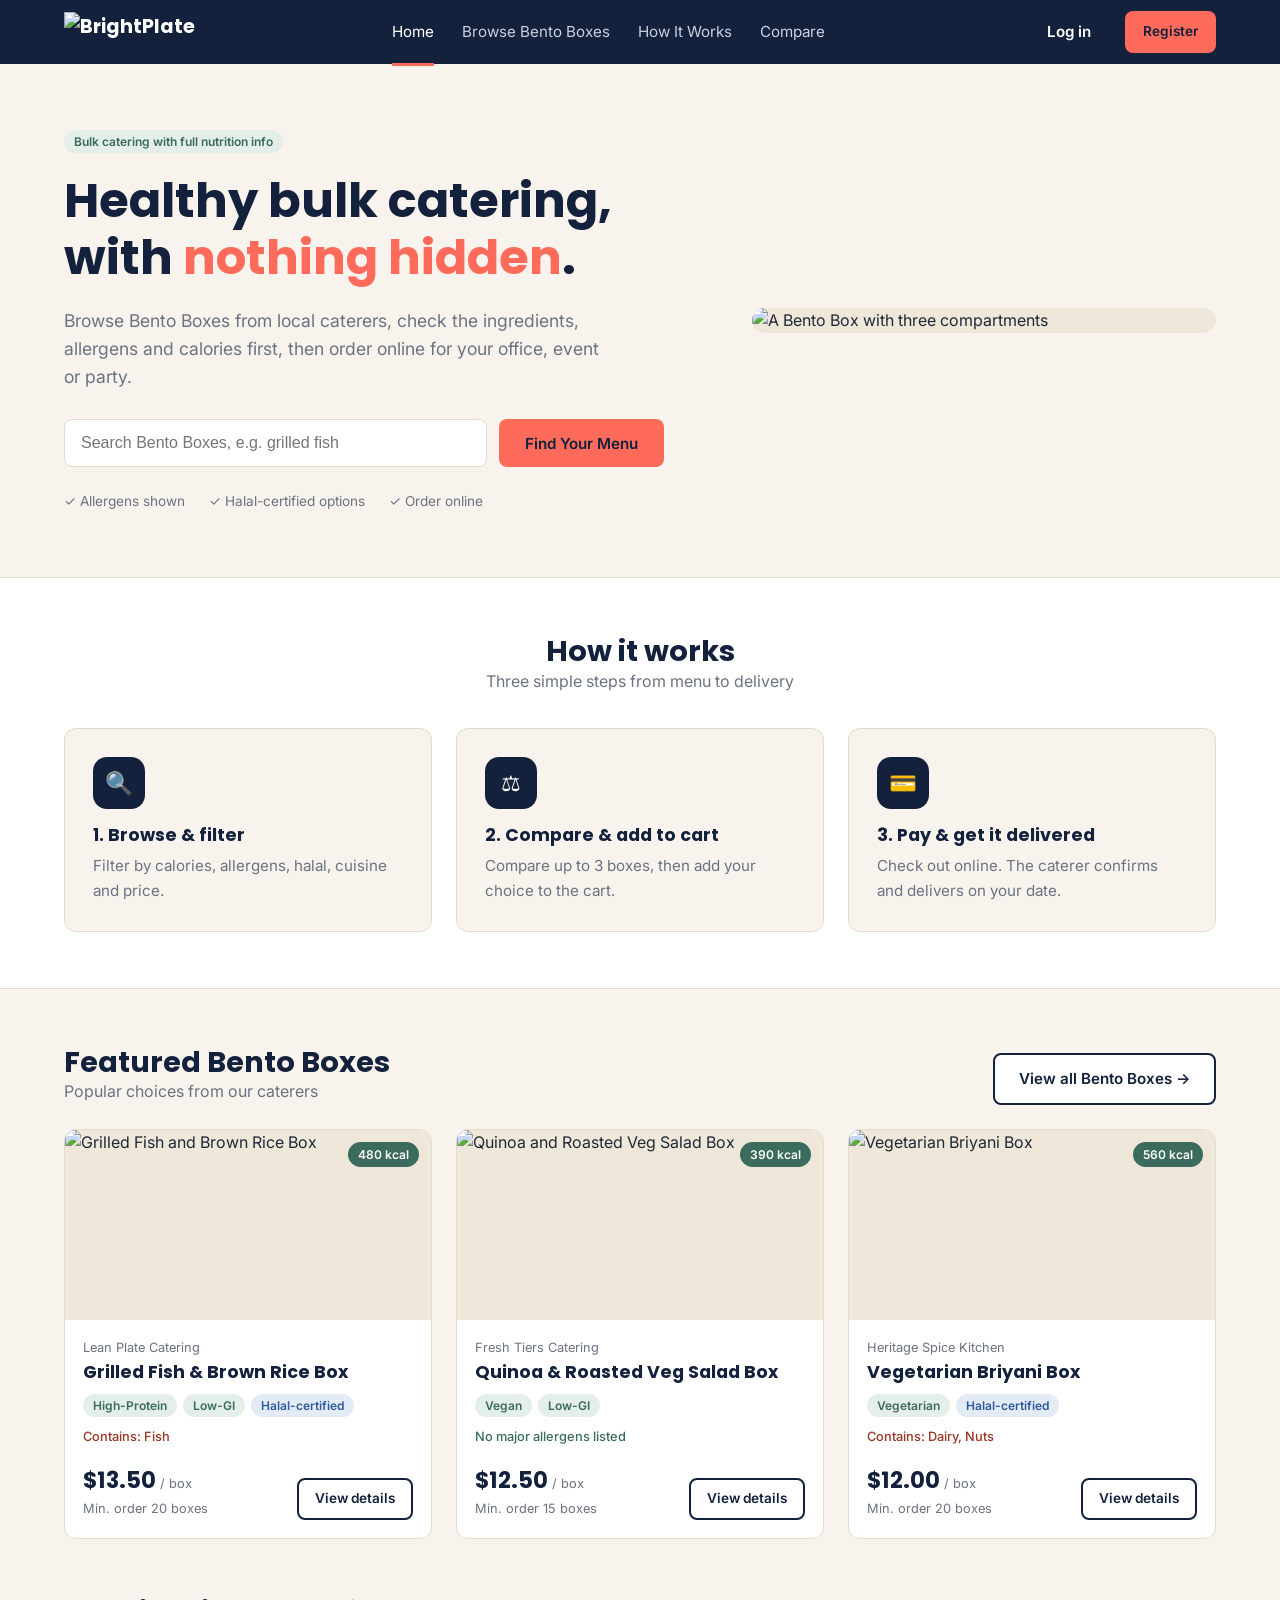
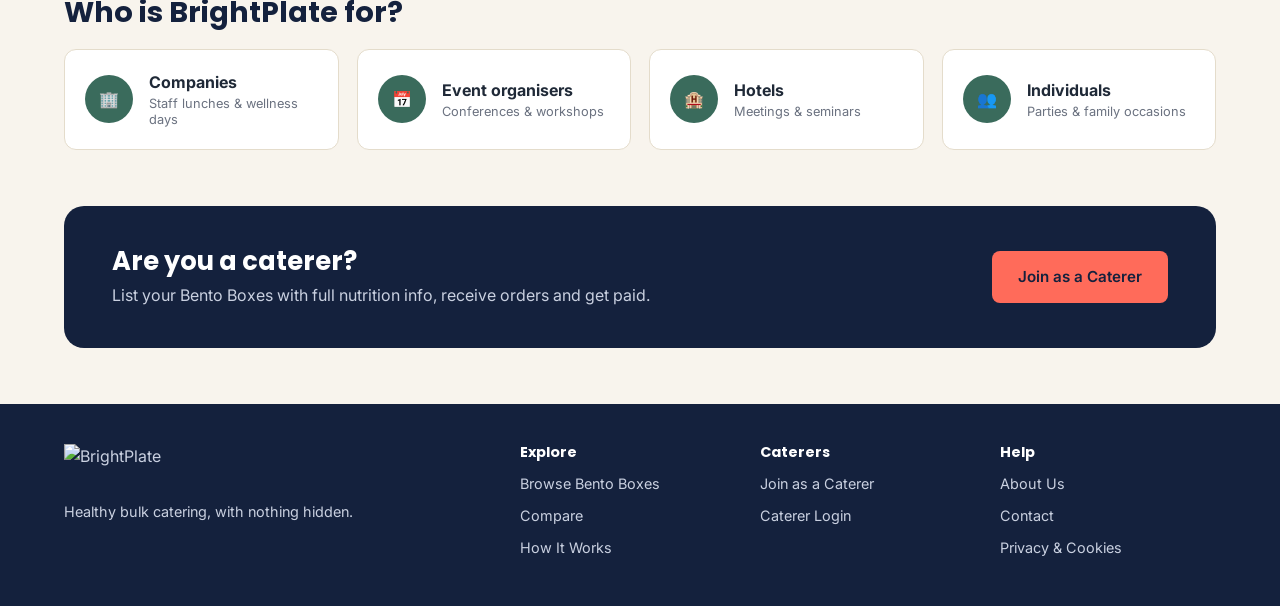
==== index.html @ 279be5e4 "added new files" ====
<!DOCTYPE html> <!-- tells the browser this file is an HTML5 page -->
<html lang="en"> <!-- root element of the page; lang="en" says the page is in English -->
<head> <!-- head holds information ABOUT the page (not shown on the page) -->
  <meta charset="UTF-8"> <!-- lets the page show all characters correctly -->
  <meta name="viewport" content="width=device-width, initial-scale=1.0"> <!-- makes the page fit phone screens -->
  <title>BrightPlate | Healthy Bulk Catering</title> <!-- text shown on the browser tab -->
  <link rel="icon" href="images/favicon/favicon.ico" sizes="any"> <!-- main icon shown on the browser tab -->
  <link rel="icon" type="image/png" sizes="32x32" href="images/favicon/favicon-32x32.png"> <!-- 32px icon for sharper tabs -->
  <link rel="icon" type="image/png" sizes="16x16" href="images/favicon/favicon-16x16.png"> <!-- 16px icon for small tabs -->
  <link rel="apple-touch-icon" href="images/favicon/apple-touch-icon.png"> <!-- icon used when saved to an iPhone or iPad home screen -->
  <link rel="manifest" href="images/favicon/site.webmanifest"> <!-- app name and icons for Android phones -->
  <link rel="preconnect" href="https://fonts.googleapis.com"> <!-- speeds up loading of the Google font -->
  <link href="https://fonts.googleapis.com/css2?family=Inter:wght@400;500;600&family=Poppins:wght@600;700&display=swap" rel="stylesheet"> <!-- loads the Poppins and Inter fonts (needs internet) -->
  <link rel="stylesheet" href="styles.css"> <!-- connects our CSS file to this page -->
</head> <!-- end of head -->
<body> <!-- body holds everything that is shown on the page -->

  <header class="site-header"> <!-- header = the top bar of the website -->
    <nav class="navbar container"> <!-- nav = the navigation menu; container keeps the content centred -->
      <a href="index.html" class="logo"> <!-- clicking the logo goes back to the Home page -->
        <img src="images/logo/BP-Full-White-web.png" alt="BrightPlate" height="40"> <!-- final white logo (icon + name) so it shows on the dark header -->
      </a> <!-- end of logo link -->
      <ul class="nav-links"> <!-- unordered list holding the menu links -->
        <li><a href="index.html" class="active">Home</a></li> <!-- Home link; "active" highlights the current page -->
        <li><a href="browse.html">Browse Bento Boxes</a></li> <!-- link to the Browse page -->
        <li><a href="#how-it-works">How It Works</a></li> <!-- jumps down to the How It Works section on this page -->
        <li><a href="#">Compare</a></li> <!-- Compare page (not built yet, so # for now) -->
      </ul> <!-- end of menu list -->
      <div class="nav-buttons"> <!-- group for the Log in and Register buttons -->
        <a href="#" class="btn btn-text">Log in</a> <!-- Log in button (page not built yet) -->
        <a href="#" class="btn btn-primary btn-small">Register</a> <!-- Register button (page not built yet) -->
      </div> <!-- end of button group -->
    </nav> <!-- end of navigation -->
  </header> <!-- end of header -->

  <main> <!-- main = the main content of the page -->

    <section class="hero container"> <!-- hero = the big welcome section at the top -->
      <div class="hero-text"> <!-- left side: the words -->
        <span class="tag tag-green">Bulk catering with full nutrition info</span> <!-- small label above the heading -->
        <h1>Healthy bulk catering, with <span class="highlight">nothing hidden</span>.</h1> <!-- main heading; span lets us colour two words -->
        <p>Browse Bento Boxes from local caterers, check the ingredients, allergens and calories first, then order online for your office, event or party.</p> <!-- short description -->
        <form class="hero-search" action="browse.html" method="get"> <!-- search form that opens the Browse page -->
          <input type="text" name="q" placeholder="Search Bento Boxes, e.g. grilled fish"> <!-- box where the visitor types -->
          <button type="submit" class="btn btn-primary">Find Your Menu</button> <!-- button that sends the search -->
        </form> <!-- end of search form -->
        <ul class="hero-checks"> <!-- list of three small selling points -->
          <li>&#10003; Allergens shown</li> <!-- &#10003; is a tick symbol -->
          <li>&#10003; Halal-certified options</li> <!-- selling point 2 -->
          <li>&#10003; Order online</li> <!-- selling point 3 -->
        </ul> <!-- end of selling points -->
      </div> <!-- end of left side -->
      <div class="hero-image"> <!-- right side: the picture -->
        <img src="images/hero-bento.svg" alt="A Bento Box with three compartments"> <!-- placeholder hero picture -->
      </div> <!-- end of right side -->
    </section> <!-- end of hero -->

    <section class="how-it-works" id="how-it-works"> <!-- how it works section; id lets the menu jump here -->
      <div class="container"> <!-- keeps the content centred -->
        <h2 class="section-title">How it works</h2> <!-- section heading -->
        <p class="section-sub">Three simple steps from menu to delivery</p> <!-- small text under the heading -->
        <div class="steps"> <!-- row that holds the three step cards -->
          <article class="step-card"> <!-- step 1 card -->
            <div class="step-icon">&#128269;</div> <!-- placeholder icon (magnifying glass emoji) -->
            <h3>1. Browse &amp; filter</h3> <!-- step title; &amp; shows the & symbol -->
            <p>Filter by calories, allergens, halal, cuisine and price.</p> <!-- step description -->
          </article> <!-- end of step 1 -->
          <article class="step-card"> <!-- step 2 card -->
            <div class="step-icon">&#9878;</div> <!-- placeholder icon (scales symbol) -->
            <h3>2. Compare &amp; add to cart</h3> <!-- step title -->
            <p>Compare up to 3 boxes, then add your choice to the cart.</p> <!-- step description -->
          </article> <!-- end of step 2 -->
          <article class="step-card"> <!-- step 3 card -->
            <div class="step-icon">&#128179;</div> <!-- placeholder icon (credit card emoji) -->
            <h3>3. Pay &amp; get it delivered</h3> <!-- step title -->
            <p>Check out online. The caterer confirms and delivers on your date.</p> <!-- step description -->
          </article> <!-- end of step 3 -->
        </div> <!-- end of step row -->
      </div> <!-- end of container -->
    </section> <!-- end of how it works -->

    <section class="featured container"> <!-- featured Bento Boxes section -->
      <div class="section-header"> <!-- row with the heading on the left and a button on the right -->
        <div> <!-- wrapper for the heading and its small text -->
          <h2 class="section-title">Featured Bento Boxes</h2> <!-- section heading -->
          <p class="section-sub">Popular choices from our caterers</p> <!-- small text under the heading -->
        </div> <!-- end of heading wrapper -->
        <a href="browse.html" class="btn btn-outline">View all Bento Boxes &rarr;</a> <!-- button to the Browse page; &rarr; is an arrow -->
      </div> <!-- end of section header -->
      <div class="box-grid"> <!-- grid that lays the cards out in 3 columns -->

        <article class="box-card"> <!-- card for Bento Box 1 -->
          <div class="box-image"> <!-- frame for the picture and the calorie badge -->
            <img src="images/bento-1.svg" alt="Grilled Fish and Brown Rice Box"> <!-- placeholder picture -->
            <span class="kcal-badge">480 kcal</span> <!-- calorie badge in the corner -->
          </div> <!-- end of picture frame -->
          <div class="box-body"> <!-- text part of the card -->
            <p class="box-caterer">Lean Plate Catering</p> <!-- caterer name -->
            <h3 class="box-name"><a href="detail.html">Grilled Fish &amp; Brown Rice Box</a></h3> <!-- box name linking to the Detail page -->
            <div class="box-tags"> <!-- row of dietary tags -->
              <span class="tag tag-green">High-Protein</span> <!-- tag 1 -->
              <span class="tag tag-green">Low-GI</span> <!-- tag 2 -->
              <span class="tag tag-blue">Halal-certified</span> <!-- tag 3 (blue for halal) -->
            </div> <!-- end of tags -->
            <p class="box-allergen">Contains: Fish</p> <!-- allergen line -->
            <div class="box-footer"> <!-- bottom row: price and button -->
              <div> <!-- wrapper for price and minimum order -->
                <span class="box-price">$13.50</span> <!-- price per box -->
                <span class="box-unit">/ box</span> <!-- small unit text -->
                <p class="box-moq">Min. order 20 boxes</p> <!-- minimum order quantity -->
              </div> <!-- end of price wrapper -->
              <a href="detail.html" class="btn btn-outline btn-small">View details</a> <!-- button to the Detail page -->
            </div> <!-- end of footer row -->
          </div> <!-- end of text part -->
        </article> <!-- end of card 1 -->

        <article class="box-card"> <!-- card for Bento Box 2 -->
          <div class="box-image"> <!-- frame for the picture and the calorie badge -->
            <img src="images/bento-2.svg" alt="Quinoa and Roasted Veg Salad Box"> <!-- placeholder picture -->
            <span class="kcal-badge">390 kcal</span> <!-- calorie badge -->
          </div> <!-- end of picture frame -->
          <div class="box-body"> <!-- text part of the card -->
            <p class="box-caterer">Fresh Tiers Catering</p> <!-- caterer name -->
            <h3 class="box-name"><a href="detail.html">Quinoa &amp; Roasted Veg Salad Box</a></h3> <!-- box name -->
            <div class="box-tags"> <!-- row of dietary tags -->
              <span class="tag tag-green">Vegan</span> <!-- tag 1 -->
              <span class="tag tag-green">Low-GI</span> <!-- tag 2 -->
            </div> <!-- end of tags -->
            <p class="box-allergen box-allergen-none">No major allergens listed</p> <!-- extra class turns the text green -->
            <div class="box-footer"> <!-- bottom row: price and button -->
              <div> <!-- wrapper for price and minimum order -->
                <span class="box-price">$12.50</span> <!-- price per box -->
                <span class="box-unit">/ box</span> <!-- small unit text -->
                <p class="box-moq">Min. order 15 boxes</p> <!-- minimum order quantity -->
              </div> <!-- end of price wrapper -->
              <a href="detail.html" class="btn btn-outline btn-small">View details</a> <!-- button to the Detail page -->
            </div> <!-- end of footer row -->
          </div> <!-- end of text part -->
        </article> <!-- end of card 2 -->

        <article class="box-card"> <!-- card for Bento Box 3 -->
          <div class="box-image"> <!-- frame for the picture and the calorie badge -->
            <img src="images/bento-3.svg" alt="Vegetarian Briyani Box"> <!-- placeholder picture -->
            <span class="kcal-badge">560 kcal</span> <!-- calorie badge -->
          </div> <!-- end of picture frame -->
          <div class="box-body"> <!-- text part of the card -->
            <p class="box-caterer">Heritage Spice Kitchen</p> <!-- caterer name -->
            <h3 class="box-name"><a href="detail.html">Vegetarian Briyani Box</a></h3> <!-- box name -->
            <div class="box-tags"> <!-- row of dietary tags -->
              <span class="tag tag-green">Vegetarian</span> <!-- tag 1 -->
              <span class="tag tag-blue">Halal-certified</span> <!-- tag 2 -->
            </div> <!-- end of tags -->
            <p class="box-allergen">Contains: Dairy, Nuts</p> <!-- allergen line -->
            <div class="box-footer"> <!-- bottom row: price and button -->
              <div> <!-- wrapper for price and minimum order -->
                <span class="box-price">$12.00</span> <!-- price per box -->
                <span class="box-unit">/ box</span> <!-- small unit text -->
                <p class="box-moq">Min. order 20 boxes</p> <!-- minimum order quantity -->
              </div> <!-- end of price wrapper -->
              <a href="detail.html" class="btn btn-outline btn-small">View details</a> <!-- button to the Detail page -->
            </div> <!-- end of footer row -->
          </div> <!-- end of text part -->
        </article> <!-- end of card 3 -->

      </div> <!-- end of card grid -->
    </section> <!-- end of featured section -->

    <section class="audience container"> <!-- who is BrightPlate for section -->
      <h2 class="section-title">Who is BrightPlate for?</h2> <!-- section heading -->
      <div class="audience-grid"> <!-- grid of four small cards -->
        <div class="audience-card"> <!-- card 1 -->
          <span class="audience-icon">&#127970;</span> <!-- placeholder icon (office building emoji) -->
          <div> <!-- wrapper for the two lines of text -->
            <strong>Companies</strong> <!-- bold title -->
            <p>Staff lunches &amp; wellness days</p> <!-- short description -->
          </div> <!-- end of text wrapper -->
        </div> <!-- end of card 1 -->
        <div class="audience-card"> <!-- card 2 -->
          <span class="audience-icon">&#128197;</span> <!-- placeholder icon (calendar emoji) -->
          <div> <!-- wrapper for the two lines of text -->
            <strong>Event organisers</strong> <!-- bold title -->
            <p>Conferences &amp; workshops</p> <!-- short description -->
          </div> <!-- end of text wrapper -->
        </div> <!-- end of card 2 -->
        <div class="audience-card"> <!-- card 3 -->
          <span class="audience-icon">&#127976;</span> <!-- placeholder icon (hotel emoji) -->
          <div> <!-- wrapper for the two lines of text -->
            <strong>Hotels</strong> <!-- bold title -->
            <p>Meetings &amp; seminars</p> <!-- short description -->
          </div> <!-- end of text wrapper -->
        </div> <!-- end of card 3 -->
        <div class="audience-card"> <!-- card 4 -->
          <span class="audience-icon">&#128101;</span> <!-- placeholder icon (people emoji) -->
          <div> <!-- wrapper for the two lines of text -->
            <strong>Individuals</strong> <!-- bold title -->
            <p>Parties &amp; family occasions</p> <!-- short description -->
          </div> <!-- end of text wrapper -->
        </div> <!-- end of card 4 -->
      </div> <!-- end of audience grid -->
    </section> <!-- end of audience section -->

    <section class="cta container"> <!-- call-to-action banner for caterers -->
      <div class="cta-banner"> <!-- dark blue banner box -->
        <div> <!-- wrapper for the banner text -->
          <h2>Are you a caterer?</h2> <!-- banner heading -->
          <p>List your Bento Boxes with full nutrition info, receive orders and get paid.</p> <!-- banner text -->
        </div> <!-- end of banner text -->
        <a href="#" class="btn btn-primary">Join as a Caterer</a> <!-- button (page not built yet) -->
      </div> <!-- end of banner box -->
    </section> <!-- end of call-to-action -->

  </main> <!-- end of main content -->

  <footer class="site-footer"> <!-- footer = the bottom bar of the website -->
    <div class="footer-grid container"> <!-- grid with four columns -->
      <div> <!-- column 1: brand -->
        <img src="images/logo/BP-Full-White-web.png" alt="BrightPlate" class="footer-logo"> <!-- same white logo on the dark footer -->
        <p>Healthy bulk catering, with nothing hidden.</p> <!-- tagline -->
      </div> <!-- end of column 1 -->
      <div> <!-- column 2: explore links -->
        <h4>Explore</h4> <!-- column heading -->
        <ul> <!-- list of links -->
          <li><a href="browse.html">Browse Bento Boxes</a></li> <!-- link to Browse page -->
          <li><a href="#">Compare</a></li> <!-- link (page not built yet) -->
          <li><a href="#how-it-works">How It Works</a></li> <!-- link to the section on this page -->
        </ul> <!-- end of list -->
      </div> <!-- end of column 2 -->
      <div> <!-- column 3: caterer links -->
        <h4>Caterers</h4> <!-- column heading -->
        <ul> <!-- list of links -->
          <li><a href="#">Join as a Caterer</a></li> <!-- link (page not built yet) -->
          <li><a href="#">Caterer Login</a></li> <!-- link (page not built yet) -->
        </ul> <!-- end of list -->
      </div> <!-- end of column 3 -->
      <div> <!-- column 4: help links -->
        <h4>Help</h4> <!-- column heading -->
        <ul> <!-- list of links -->
          <li><a href="#">About Us</a></li> <!-- link (page not built yet) -->
          <li><a href="#">Contact</a></li> <!-- link (page not built yet) -->
          <li><a href="#">Privacy &amp; Cookies</a></li> <!-- link (page not built yet) -->
        </ul> <!-- end of list -->
      </div> <!-- end of column 4 -->
    </div> <!-- end of footer grid -->
  </footer> <!-- end of footer -->

</body> <!-- end of body -->
</html> <!-- end of the HTML page -->
---- styles.css ----
/* ============================================================ */ /* BrightPlate - style.css (Home, Browse and Detail pages)      */
/* ============================================================ */ /* every line below has a comment explaining what it does       */

/* ---------- 1. COLOURS AND SETTINGS (variables) ---------- */ /* variables let us change a colour in ONE place */
:root { /* :root = the whole page; variables created here can be used anywhere */
  --midnight: #14213D; /* Midnight Blue: main dark colour (header, footer, headings) */
  --cream: #F8F4ED; /* Warm Cream: page background */
  --cream-dark: #EFE8DA; /* a slightly darker cream for image backgrounds */
  --coral: #FF6B5A; /* Vibrant Coral: main buttons */
  --slate: #2E5B9A; /* Slate Blue: links and the halal tag */
  --sage: #3A6B5C; /* Deep Sage: healthy tags and the nutrition card */
  --charcoal: #1F2937; /* Charcoal: normal text */
  --grey: #6B7280; /* grey: small and secondary text */
  --line: #E4DCCB; /* light border colour */
  --white: #FFFFFF; /* white: cards */
  --radius: 12px; /* how round the corners of cards are */
} /* end of variables */

/* ---------- 2. RESET AND BASIC STYLES ---------- */ /* start every browser from the same point */
* { /* * = every element on the page */
  margin: 0; /* removes the browser's default outside space */
  padding: 0; /* removes the browser's default inside space */
  box-sizing: border-box; /* padding and border stay INSIDE the width we set */
} /* end of reset */

body { /* body = the whole visible page */
  font-family: "Inter", Arial, sans-serif; /* Inter font; Arial is the backup if it does not load */
  background-color: var(--cream); /* page background colour from the variable */
  color: var(--charcoal); /* normal text colour */
  line-height: 1.6; /* space between lines of text */
} /* end of body */

h1, h2, h3, h4 { /* all headings */
  font-family: "Poppins", Arial, sans-serif; /* Poppins font for headings */
  color: var(--midnight); /* dark blue headings */
  line-height: 1.2; /* tighter line spacing for headings */
} /* end of headings */

h1 { font-size: 2.4rem; } /* biggest heading: 2.4 times the normal size */
h2 { font-size: 1.6rem; } /* section headings */
h3 { font-size: 1.1rem; } /* card headings */

a { /* all links */
  color: var(--slate); /* blue links */
  text-decoration: none; /* removes the underline */
} /* end of links */

a:hover { /* when the mouse is over a link */
  text-decoration: underline; /* show the underline again */
} /* end of link hover */

img { /* all pictures */
  max-width: 100%; /* a picture can never be wider than its box */
  display: block; /* removes the small gap under pictures */
} /* end of pictures */

ul { /* all lists */
  list-style: none; /* removes the bullet points */
} /* end of lists */

.container { /* class used to centre the content */
  max-width: 1200px; /* content is never wider than 1200px */
  margin: 0 auto; /* auto left and right margins centre the box */
  padding: 0 24px; /* space at the left and right edges */
} /* end of container */

/* ---------- 3. BUTTONS AND TAGS (used on every page) ---------- */ /* reusable small parts */
.btn { /* base style shared by every button */
  display: inline-block; /* lets links behave like buttons (size, padding) */
  padding: 12px 24px; /* space inside the button: top/bottom 12px, left/right 24px */
  border-radius: 8px; /* rounded corners */
  font-family: "Inter", Arial, sans-serif; /* buttons do not copy the page font by default, so we set it */
  font-size: 0.95rem; /* slightly smaller than normal text */
  font-weight: 600; /* semi-bold text */
  border: 2px solid transparent; /* invisible border so all buttons are the same size */
  cursor: pointer; /* hand cursor when hovering */
  text-align: center; /* centre the text */
  white-space: nowrap; /* keeps the button text on one line */
} /* end of .btn */

.btn:hover { /* mouse over any button */
  text-decoration: none; /* no underline on link buttons */
  opacity: 0.9; /* slightly see-through to show a hover effect */
} /* end of .btn:hover */

.btn-primary { /* coral button for the main action */
  background-color: var(--coral); /* coral background */
  color: var(--midnight); /* dark text (white on coral is hard to read) */
} /* end of .btn-primary */

.btn-outline { /* button with only an outline */
  background-color: var(--white); /* white background */
  border-color: var(--midnight); /* dark blue outline */
  color: var(--midnight); /* dark blue text */
} /* end of .btn-outline */

.btn-text { /* looks like plain text (used for Log in) */
  background: none; /* no background */
  color: var(--white); /* white text because it sits on the dark header */
} /* end of .btn-text */

.btn-small { /* smaller version of any button */
  padding: 8px 16px; /* less space inside */
  font-size: 0.85rem; /* smaller text */
} /* end of .btn-small */

.btn-block { /* button that fills the full width */
  display: block; /* takes the whole line */
  width: 100%; /* 100% of the parent's width */
} /* end of .btn-block */

.tag { /* small rounded label (Vegan, Fish, etc.) */
  display: inline-block; /* sits in a line but can have padding */
  padding: 2px 10px; /* space inside the label */
  border-radius: 20px; /* very round = pill shape */
  font-size: 0.75rem; /* small text */
  font-weight: 600; /* semi-bold text */
} /* end of .tag */

.tag-green { background-color: #E4EFE9; color: var(--sage); } /* green tag: light green background, sage text */
.tag-blue { background-color: #E3EBF6; color: var(--slate); } /* blue tag: used for Halal-certified */
.tag-coral { background-color: #FFE4E0; color: #9A3324; } /* coral tag: used for allergens the box CONTAINS */
.tag-grey { background-color: #ECEAE4; color: #4B5563; } /* grey tag: used for cuisine */

.section-title { /* heading used for each section */
  font-size: 1.8rem; /* a little bigger than a normal h2 */
} /* end of .section-title */

.section-sub { /* small grey text under a section heading */
  color: var(--grey); /* grey colour */
} /* end of .section-sub */

.highlight { /* used on "nothing hidden" in the hero heading */
  color: var(--coral); /* coral coloured words */
} /* end of .highlight */

.note { /* very small grey note */
  font-size: 0.8rem; /* small text */
  color: var(--grey); /* grey colour */
} /* end of .note */

/* ---------- 4. HEADER AND NAVIGATION ---------- */ /* the dark bar at the top of every page */
.site-header { /* the header bar */
  background-color: var(--midnight); /* dark blue background */
  position: sticky; /* header stays at the top while scrolling */
  top: 0; /* sticks to the very top edge */
  z-index: 10; /* keeps the header above other content */
} /* end of .site-header */

.navbar { /* the row inside the header */
  display: flex; /* flexbox puts the items in one row */
  align-items: center; /* centres the items vertically */
  justify-content: space-between; /* pushes logo left, buttons right */
  height: 64px; /* height of the bar */
} /* end of .navbar */

.logo { /* logo link (picture + name) */
  display: flex; /* picture and name side by side */
  align-items: center; /* centred vertically */
  gap: 10px; /* space between the picture and the name */
  color: var(--white); /* white text */
  font-family: "Poppins", Arial, sans-serif; /* Poppins font */
  font-weight: 700; /* bold text */
  font-size: 1.2rem; /* a little bigger text */
} /* end of .logo */

.logo:hover { text-decoration: none; } /* no underline on the logo when hovering */
.logo img { height: 40px; width: auto; } /* logo is 40px tall; width follows automatically so it is never stretched */

.nav-links { /* the list of menu links */
  display: flex; /* links in one row */
  gap: 28px; /* space between the links */
} /* end of .nav-links */

.nav-links a { /* each menu link */
  color: #C9D0E0; /* soft light colour */
  font-size: 0.95rem; /* normal-small text */
  padding: 22px 0; /* makes the clickable area taller */
  border-bottom: 3px solid transparent; /* invisible line under the link */
} /* end of .nav-links a */

.nav-links a:hover, .nav-links a.active { /* hover or current page */
  color: var(--white); /* brighter text */
  border-bottom-color: var(--coral); /* coral line appears under the link */
  text-decoration: none; /* no underline */
} /* end of hover and active */

.nav-buttons { /* Log in and Register */
  display: flex; /* in one row */
  align-items: center; /* centred vertically */
  gap: 8px; /* space between the buttons */
} /* end of .nav-buttons */

/* ---------- 5. HOME PAGE ---------- */ /* styles used mainly by index.html */
.hero { /* the big welcome section */
  display: flex; /* text and picture side by side */
  align-items: center; /* centred vertically */
  gap: 60px; /* space between text and picture */
  padding-top: 64px; /* space above */
  padding-bottom: 64px; /* space below */
} /* end of .hero */

.hero-text { flex: 1.15; } /* text column is a bit wider than the picture column */
.hero-text h1 { font-size: 3rem; margin: 18px 0 20px; } /* bigger heading with space above and below */
.hero-text p { color: var(--grey); font-size: 1.1rem; max-width: 540px; margin-bottom: 28px; } /* grey intro paragraph */

.hero-search { /* search form in the hero */
  display: flex; /* input and button in one row */
  gap: 12px; /* space between them */
  max-width: 600px; /* does not grow wider than 600px */
} /* end of .hero-search */

.hero-search input { /* the search box */
  flex: 1; /* takes all the leftover width */
  padding: 14px 16px; /* space inside the box */
  border: 1px solid var(--line); /* thin light border */
  border-radius: 8px; /* rounded corners */
  font-size: 1rem; /* normal text size */
} /* end of search box */

.hero-checks { /* the three small selling points */
  display: flex; /* in one row */
  gap: 24px; /* space between points */
  margin-top: 24px; /* space above the row */
  font-size: 0.85rem; /* small text */
  color: var(--grey); /* grey text */
} /* end of .hero-checks */

.hero-image { /* box around the hero picture */
  flex: 0.85; /* a bit narrower than the text column */
  background-color: var(--cream-dark); /* darker cream background */
  border-radius: 28px; /* very round corners */
  overflow: hidden; /* hides anything that goes outside the rounded corners */
} /* end of .hero-image */

.how-it-works { /* the How it works section */
  background-color: var(--white); /* white band across the page */
  border-top: 1px solid var(--line); /* thin line on top */
  border-bottom: 1px solid var(--line); /* thin line at the bottom */
  padding: 56px 0; /* space above and below */
  text-align: center; /* centre the headings */
} /* end of .how-it-works */

.steps { /* row of three cards */
  display: grid; /* grid layout */
  grid-template-columns: repeat(3, 1fr); /* 3 equal columns */
  gap: 24px; /* space between the cards */
  margin-top: 34px; /* space above the cards */
  text-align: left; /* text inside cards is left-aligned */
} /* end of .steps */

.step-card { /* one step card */
  background-color: var(--cream); /* cream background */
  border: 1px solid var(--line); /* thin border */
  border-radius: var(--radius); /* rounded corners from the variable */
  padding: 28px; /* space inside the card */
} /* end of .step-card */

.step-icon { /* round icon at the top of the card */
  width: 52px; /* width of the circle */
  height: 52px; /* same height = a circle */
  border-radius: 14px; /* rounded square */
  background-color: var(--midnight); /* dark blue background */
  display: flex; /* lets us centre the icon */
  align-items: center; /* centred vertically */
  justify-content: center; /* centred horizontally */
  font-size: 1.4rem; /* size of the emoji icon */
  color: var(--white); /* white so symbol icons show on the dark background */
  margin-bottom: 16px; /* space below the icon */
} /* end of .step-icon */

.step-card p { color: var(--grey); font-size: 0.95rem; margin-top: 8px; } /* grey description text */

.featured { padding-top: 56px; } /* space above the featured section */

.section-header { /* heading on the left, button on the right */
  display: flex; /* in one row */
  justify-content: space-between; /* heading left, button right */
  align-items: flex-end; /* line them up at the bottom */
  margin-bottom: 24px; /* space below the row */
} /* end of .section-header */

.audience { padding-top: 56px; } /* space above the audience section */

.audience-grid { /* four small cards */
  display: grid; /* grid layout */
  grid-template-columns: repeat(4, 1fr); /* 4 equal columns */
  gap: 18px; /* space between the cards */
  margin-top: 20px; /* space above the cards */
} /* end of .audience-grid */

.audience-card { /* one small card */
  display: flex; /* icon and text side by side */
  align-items: center; /* centred vertically */
  gap: 16px; /* space between icon and text */
  background-color: var(--white); /* white background */
  border: 1px solid var(--line); /* thin border */
  border-radius: var(--radius); /* rounded corners */
  padding: 20px; /* space inside the card */
} /* end of .audience-card */

.audience-card p { color: var(--grey); font-size: 0.8rem; line-height: 1.3; } /* small grey description */

.audience-icon { /* round icon */
  width: 48px; /* width of the circle */
  height: 48px; /* same height = a circle */
  border-radius: 50%; /* 50% radius makes a perfect circle */
  background-color: var(--sage); /* green background */
  display: flex; /* lets us centre the icon */
  align-items: center; /* centred vertically */
  justify-content: center; /* centred horizontally */
  flex-shrink: 0; /* circle never gets squashed */
} /* end of .audience-icon */

.cta { padding-top: 56px; padding-bottom: 56px; } /* space above and below the banner */

.cta-banner { /* dark banner for caterers */
  display: flex; /* text left, button right */
  justify-content: space-between; /* pushes them to opposite sides */
  align-items: center; /* centred vertically */
  background-color: var(--midnight); /* dark blue background */
  border-radius: 20px; /* rounded corners */
  padding: 40px 48px; /* space inside the banner */
} /* end of .cta-banner */

.cta-banner h2 { color: var(--white); margin-bottom: 6px; } /* white heading with a little space below */
.cta-banner p { color: #C9D0E0; } /* soft light text */

/* ---------- 6. BOX CARDS (used on Home and Browse pages) ---------- */ /* one card per Bento Box */
.box-grid { /* grid that holds the cards */
  display: grid; /* grid layout */
  grid-template-columns: repeat(3, 1fr); /* 3 equal columns */
  gap: 24px; /* space between the cards */
} /* end of .box-grid */

.box-card { /* one Bento Box card */
  background-color: var(--white); /* white background */
  border: 1px solid var(--line); /* thin border */
  border-radius: var(--radius); /* rounded corners */
  overflow: hidden; /* picture does not go outside the rounded corners */
  display: flex; /* lets the body stretch to fill the card */
  flex-direction: column; /* picture on top, text below */
  transition: transform 0.2s, box-shadow 0.2s; /* smooth hover animation */
} /* end of .box-card */

.box-card:hover { /* mouse over a card */
  transform: translateY(-4px); /* card lifts up a little */
  box-shadow: 0 8px 20px rgba(20, 33, 61, 0.12); /* soft shadow appears */
} /* end of card hover */

.box-image { /* frame around the card picture */
  position: relative; /* lets the badge and tick box sit on top of the picture */
  background-color: var(--cream-dark); /* background while the picture loads */
} /* end of .box-image */

.box-image img { /* the card picture */
  width: 100%; /* fills the card width */
  height: 190px; /* fixed height so all cards match */
  object-fit: cover; /* crops the picture instead of stretching it */
} /* end of card picture */

.kcal-badge { /* green calorie badge */
  position: absolute; /* placed on top of the picture */
  top: 12px; /* 12px from the top edge */
  right: 12px; /* 12px from the right edge */
  background-color: var(--sage); /* green background */
  color: var(--white); /* white text */
  font-size: 0.75rem; /* small text */
  font-weight: 600; /* semi-bold text */
  padding: 3px 10px; /* space inside the badge */
  border-radius: 20px; /* pill shape */
} /* end of .kcal-badge */

.box-body { /* text part of the card */
  padding: 18px; /* space inside */
  display: flex; /* lets us push the footer to the bottom */
  flex-direction: column; /* items stacked from top to bottom */
  flex: 1; /* body fills the rest of the card height */
} /* end of .box-body */

.box-caterer { font-size: 0.8rem; color: var(--grey); } /* small grey caterer name */
.box-name { margin: 4px 0 10px; } /* space above and below the box name */
.box-name a { color: var(--midnight); } /* box name is dark blue, not link blue */

.box-tags { /* row of tags */
  display: flex; /* in one row */
  flex-wrap: wrap; /* goes to the next line if there is no room */
  gap: 6px; /* space between the tags */
} /* end of .box-tags */

.box-allergen { /* "Contains: ..." line */
  font-size: 0.8rem; /* small text */
  font-weight: 500; /* medium weight */
  color: #9A3324; /* dark coral: a warning colour */
  margin-top: 10px; /* space above */
} /* end of .box-allergen */

.box-allergen-none { color: var(--sage); } /* green when there are no allergens */

.box-footer { /* price on the left, button on the right */
  display: flex; /* in one row */
  justify-content: space-between; /* pushes them to opposite sides */
  align-items: flex-end; /* line them up at the bottom */
  margin-top: auto; /* pushes the footer to the bottom of the card */
  padding-top: 16px; /* space above */
} /* end of .box-footer */

.box-price { /* price number */
  font-family: "Poppins", Arial, sans-serif; /* Poppins font */
  font-size: 1.4rem; /* big number */
  font-weight: 700; /* bold */
  color: var(--midnight); /* dark blue */
} /* end of .box-price */

.box-unit { font-size: 0.8rem; color: var(--grey); } /* small "/ box" text */
.box-moq { font-size: 0.8rem; color: var(--grey); } /* small minimum-order text */

/* ---------- 7. BROWSE PAGE ---------- */ /* styles used mainly by browse.html */
.breadcrumb { /* "Home / Browse" line */
  font-size: 0.85rem; /* small text */
  color: var(--grey); /* grey text */
  padding: 20px 0 12px; /* space above and below */
} /* end of .breadcrumb */

.browse-top { /* title on the left, tools on the right */
  display: flex; /* in one row */
  justify-content: space-between; /* pushes them to opposite sides */
  align-items: flex-end; /* line them up at the bottom */
  margin-bottom: 22px; /* space below */
} /* end of .browse-top */

.browse-tools { /* search box and sort menu */
  display: flex; /* in one row */
  gap: 12px; /* space between them */
} /* end of .browse-tools */

.browse-tools input, .browse-tools select, .filters select, .form-field input, .form-field select { /* all inputs and menus share one look */
  padding: 10px 14px; /* space inside */
  border: 1px solid var(--line); /* thin border */
  border-radius: 8px; /* rounded corners */
  background-color: var(--white); /* white background */
  font-family: "Inter", Arial, sans-serif; /* use the page font */
  font-size: 0.9rem; /* normal-small text */
} /* end of shared input style */

.browse-tools input { width: 220px; } /* search box width */
.browse-tools select { width: 250px; } /* sort menu width (wide enough for the text) */

.browse-layout { /* two columns */
  display: flex; /* side by side */
  align-items: flex-start; /* both columns start at the top */
  gap: 28px; /* space between columns */
  padding-bottom: 56px; /* space below the layout */
} /* end of .browse-layout */

.filters { /* the filter panel */
  width: 290px; /* fixed width */
  flex-shrink: 0; /* panel never gets squashed */
  background-color: var(--white); /* white background */
  border: 1px solid var(--line); /* thin border */
  border-radius: var(--radius); /* rounded corners */
  padding: 24px; /* space inside */
} /* end of .filters */

.filters-header { /* "Filters" and "Clear all" */
  display: flex; /* in one row */
  justify-content: space-between; /* opposite sides */
  align-items: center; /* centred vertically */
  margin-bottom: 14px; /* space below */
} /* end of .filters-header */

.link-button { /* a button that looks like a link */
  background: none; /* no background */
  border: none; /* no border */
  color: var(--slate); /* blue text */
  font-weight: 600; /* semi-bold */
  font-size: 0.85rem; /* small text */
  cursor: pointer; /* hand cursor */
} /* end of .link-button */

.filter-group { /* one group of filters */
  border: none; /* removes the default fieldset border */
  border-top: 1px solid var(--line); /* thin line above each group */
  padding: 16px 0 6px; /* space inside the group */
} /* end of .filter-group */

.filter-group legend { /* title of each group */
  font-weight: 600; /* semi-bold */
  color: var(--midnight); /* dark blue */
  font-size: 0.9rem; /* normal-small text */
  padding-right: 8px; /* small space so the line does not touch the text */
} /* end of legend */

.filter-group label { /* each checkbox row */
  display: block; /* one per line */
  font-size: 0.9rem; /* normal-small text */
  margin-bottom: 8px; /* space between rows */
  cursor: pointer; /* hand cursor */
} /* end of checkbox rows */

.filter-group input[type="checkbox"] { /* the tick boxes */
  accent-color: var(--sage); /* green tick colour */
  margin-right: 8px; /* space between box and text */
} /* end of tick boxes */

.filter-note { font-size: 0.8rem; color: var(--grey); margin-bottom: 8px; } /* small grey explanation line */

.range-row { /* two number boxes with "to" between */
  display: flex; /* in one row */
  align-items: center; /* centred vertically */
  gap: 10px; /* space between items */
} /* end of .range-row */

.range-row input { /* each number box */
  width: 100%; /* shares the row equally */
  padding: 8px 10px; /* space inside */
  border: 1px solid var(--line); /* thin border */
  border-radius: 8px; /* rounded corners */
} /* end of number boxes */

.filters select { width: 100%; margin-bottom: 8px; } /* caterer menu fills the panel width */
.filters .btn-block { margin-top: 18px; } /* space above the Apply button */

.results { flex: 1; } /* results column takes all the leftover width */

.compare-bar { /* dark bar above the boxes */
  display: flex; /* message left, button right */
  justify-content: space-between; /* opposite sides */
  align-items: center; /* centred vertically */
  background-color: var(--midnight); /* dark blue background */
  color: var(--white); /* white text */
  border-radius: var(--radius); /* rounded corners */
  padding: 16px 24px; /* space inside */
  margin-bottom: 22px; /* space below the bar */
} /* end of .compare-bar */

.compare-bar span { color: #B8C0D2; font-weight: 400; } /* "(you can compare up to 3)" in softer colour */

.compare-check { /* "Compare" tick box on the picture */
  position: absolute; /* placed on top of the picture */
  top: 12px; /* 12px from the top edge */
  left: 12px; /* 12px from the left edge */
  background-color: var(--white); /* white background */
  font-size: 0.75rem; /* small text */
  font-weight: 600; /* semi-bold */
  padding: 3px 10px; /* space inside */
  border-radius: 6px; /* rounded corners */
  cursor: pointer; /* hand cursor */
} /* end of .compare-check */

.compare-check input { accent-color: var(--sage); margin-right: 4px; } /* green tick with a small gap */

.pagination { /* page numbers */
  display: flex; /* in one row */
  justify-content: center; /* centred on the page */
  gap: 8px; /* space between numbers */
  margin-top: 30px; /* space above */
} /* end of .pagination */

.pagination a { /* each page number */
  padding: 8px 14px; /* space inside */
  border: 1px solid var(--line); /* thin border */
  border-radius: 8px; /* rounded corners */
  background-color: var(--white); /* white background */
  color: var(--midnight); /* dark text */
} /* end of page numbers */

.pagination a.current { /* the page we are on */
  background-color: var(--midnight); /* dark background */
  color: var(--white); /* white text */
} /* end of current page */

/* ---------- 8. DETAIL PAGE ---------- */ /* styles used mainly by detail.html */
.detail-top { /* pictures left, information right */
  display: flex; /* side by side */
  gap: 44px; /* space between the columns */
  margin-top: 10px; /* small space above */
} /* end of .detail-top */

.detail-gallery { width: 560px; flex-shrink: 0; } /* left column has a fixed width */

.main-image { /* the big picture */
  width: 100%; /* fills the column */
  height: 430px; /* fixed height */
  object-fit: cover; /* crops instead of stretching */
  border-radius: 20px; /* rounded corners */
} /* end of .main-image */

.thumbs { /* row of small pictures */
  display: flex; /* in one row */
  gap: 14px; /* space between thumbnails */
  margin-top: 14px; /* space above the row */
} /* end of .thumbs */

.thumb { /* each small picture */
  width: 128px; /* width */
  height: 96px; /* height */
  object-fit: cover; /* crops instead of stretching */
  border-radius: 10px; /* rounded corners */
  border: 2px solid transparent; /* invisible border (becomes coral when selected) */
  cursor: pointer; /* hand cursor */
} /* end of .thumb */

.thumb.selected { border-color: var(--coral); } /* coral border on the selected thumbnail */

.detail-info { flex: 1; } /* right column takes the leftover width */
.detail-info h1 { margin: 12px 0 8px; font-size: 2.2rem; } /* space around the box name */
.detail-caterer { color: var(--grey); margin-bottom: 14px; } /* grey "by ..." line */
.detail-description { color: var(--grey); max-width: 560px; margin-bottom: 20px; } /* grey description text */

.detail-price { /* big price */
  font-family: "Poppins", Arial, sans-serif; /* Poppins font */
  font-size: 2.2rem; /* very big number */
  font-weight: 600; /* semi-bold */
  color: var(--midnight); /* dark blue */
} /* end of .detail-price */

.detail-price span { font-size: 0.95rem; font-weight: 400; color: var(--grey); font-family: "Inter", Arial, sans-serif; } /* small "per box" text */

.order-box { /* white box around the order form */
  background-color: var(--white); /* white background */
  border: 1px solid var(--line); /* thin border */
  border-radius: var(--radius); /* rounded corners */
  padding: 22px; /* space inside */
  margin-top: 20px; /* space above */
} /* end of .order-box */

.order-row { display: flex; gap: 16px; } /* two fields side by side */
.form-field { flex: 1; } /* each field shares the row equally */
.form-field label { display: block; font-size: 0.8rem; font-weight: 600; color: var(--midnight); margin-bottom: 4px; } /* label above the input */
.form-field input { width: 100%; } /* inputs fill their field */

.order-subtotal { /* subtotal line */
  display: flex; /* text left, number right */
  justify-content: space-between; /* opposite sides */
  align-items: center; /* centred vertically */
  margin: 18px 0 16px; /* space above and below */
  padding-top: 16px; /* space inside, above the text */
  border-top: 1px dashed var(--line); /* dashed line above */
  color: var(--grey); /* grey label text */
} /* end of .order-subtotal */

.order-subtotal strong { font-family: "Poppins", Arial, sans-serif; font-size: 1.3rem; color: var(--midnight); } /* big dark subtotal number */

.order-buttons { display: flex; gap: 12px; } /* two buttons side by side */
.order-buttons .btn:first-child { flex: 1.4; } /* Add to Cart is a bit wider */
.order-buttons .btn:last-child { flex: 1; } /* Compare is a bit narrower */

.detail-bottom { /* nutrition left, other cards right */
  display: flex; /* side by side */
  align-items: flex-start; /* both columns start at the top */
  gap: 28px; /* space between columns */
  margin-top: 44px; /* space above */
  padding-bottom: 56px; /* space below */
} /* end of .detail-bottom */

.nutrition-card { /* green nutrition card */
  width: 430px; /* fixed width */
  flex-shrink: 0; /* never squashed */
  background-color: #E4EFE9; /* light green background */
  border: 1px solid #CFE0D7; /* light green border */
  border-radius: var(--radius); /* rounded corners */
  padding: 26px; /* space inside */
} /* end of .nutrition-card */

.nutrition-card h2 { font-size: 0.85rem; text-transform: uppercase; letter-spacing: 0.08em; color: var(--sage); } /* small capital heading */

.nutrition-kcal { font-family: "Poppins", Arial, sans-serif; font-size: 3rem; font-weight: 700; color: var(--sage); margin-bottom: 8px; } /* very big calorie number */
.nutrition-kcal span { font-size: 1.1rem; } /* smaller "kcal" word */

.nutri-row { display: flex; justify-content: space-between; font-size: 0.9rem; margin-top: 12px; } /* name left, amount right */

.nutrition-card progress { /* the bars */
  width: 100%; /* full width */
  height: 8px; /* thin bar */
  accent-color: var(--sage); /* green bar colour */
} /* end of bars */

.nutrition-card .note { margin-top: 14px; } /* space above the "Sample data" note */

.detail-right { /* right column */
  flex: 1; /* takes the leftover width */
  display: flex; /* stack the cards */
  flex-direction: column; /* from top to bottom */
  gap: 22px; /* space between cards */
} /* end of .detail-right */

.info-card, .caterer-card { /* white cards */
  background-color: var(--white); /* white background */
  border: 1px solid var(--line); /* thin border */
  border-radius: var(--radius); /* rounded corners */
  padding: 24px; /* space inside */
} /* end of white cards */

.info-card h2 { font-size: 1.2rem; margin-bottom: 12px; } /* card heading */

.info-list { /* Contains / Does not contain / Dietary information */
  display: grid; /* grid layout */
  grid-template-columns: 150px 1fr; /* label column 150px, value column fills the rest */
  gap: 12px 10px; /* row gap 12px, column gap 10px */
  align-items: center; /* centred vertically */
  margin-top: 18px; /* space above */
  padding-top: 16px; /* space inside, above the first row */
  border-top: 1px solid var(--line); /* thin line above */
} /* end of .info-list */

.info-list dt { font-weight: 600; font-size: 0.85rem; color: var(--midnight); } /* label text */
.info-list dd { display: flex; flex-wrap: wrap; gap: 6px; } /* tags in a wrapping row */

.caterer-card { /* caterer card layout */
  display: flex; /* avatar, text and button in one row */
  align-items: center; /* centred vertically */
  gap: 18px; /* space between items */
} /* end of caterer card layout */

.caterer-card > div:nth-child(2) { flex: 1; } /* the text column pushes the button to the right */

.avatar { /* round placeholder for a logo */
  width: 58px; /* width */
  height: 58px; /* same height = a circle */
  border-radius: 50%; /* makes it a circle */
  background-color: var(--sage); /* green background */
  color: var(--white); /* white initials */
  font-weight: 700; /* bold */
  display: flex; /* lets us centre the initials */
  align-items: center; /* centred vertically */
  justify-content: center; /* centred horizontally */
} /* end of .avatar */

.notice { /* yellow notice box */
  background-color: #FFF8E1; /* light yellow background */
  border: 1px solid #F0E0A0; /* yellow border */
  border-radius: 8px; /* rounded corners */
  padding: 10px 14px; /* space inside */
  font-size: 0.8rem; /* small text */
  color: #6B5B00; /* dark yellow text */
} /* end of .notice */

/* ---------- 9. FOOTER ---------- */ /* the dark bar at the bottom of every page */
.site-footer { /* the footer bar */
  background-color: var(--midnight); /* dark blue background */
  color: #C9D0E0; /* soft light text */
  padding: 40px 0; /* space above and below */
} /* end of .site-footer */

.footer-grid { /* four columns */
  display: grid; /* grid layout */
  grid-template-columns: 2fr 1fr 1fr 1fr; /* first column twice as wide as the others */
  gap: 24px; /* space between columns */
} /* end of .footer-grid */

.footer-logo { height: 44px; width: auto; margin-bottom: 12px; } /* logo in the footer: 44px tall, space below it */
.site-footer h4 { color: var(--white); font-size: 0.9rem; margin-bottom: 10px; } /* white column headings */
.site-footer li { margin-bottom: 6px; } /* space between links */
.site-footer a { color: #C9D0E0; font-size: 0.9rem; } /* soft light links */
.site-footer p { font-size: 0.9rem; } /* footer paragraph text */

/* ---------- 10. SMALL SCREENS (phones and tablets) ---------- */ /* simple responsive rules */
@media (max-width: 900px) { /* everything inside applies only when the screen is 900px wide or less */
  .nav-links { display: none; } /* hides the menu links to save space (a menu button can be added later) */
  .hero, .detail-top, .detail-bottom, .browse-layout { flex-direction: column; } /* side-by-side columns become stacked */
  .steps, .audience-grid, .box-grid, .footer-grid { grid-template-columns: 1fr; } /* grids become a single column */
  .detail-gallery, .nutrition-card, .filters { width: 100%; } /* fixed widths become full width */
  .browse-top, .section-header, .cta-banner { flex-direction: column; align-items: flex-start; gap: 16px; } /* rows become stacked */
} /* end of small-screen rules */
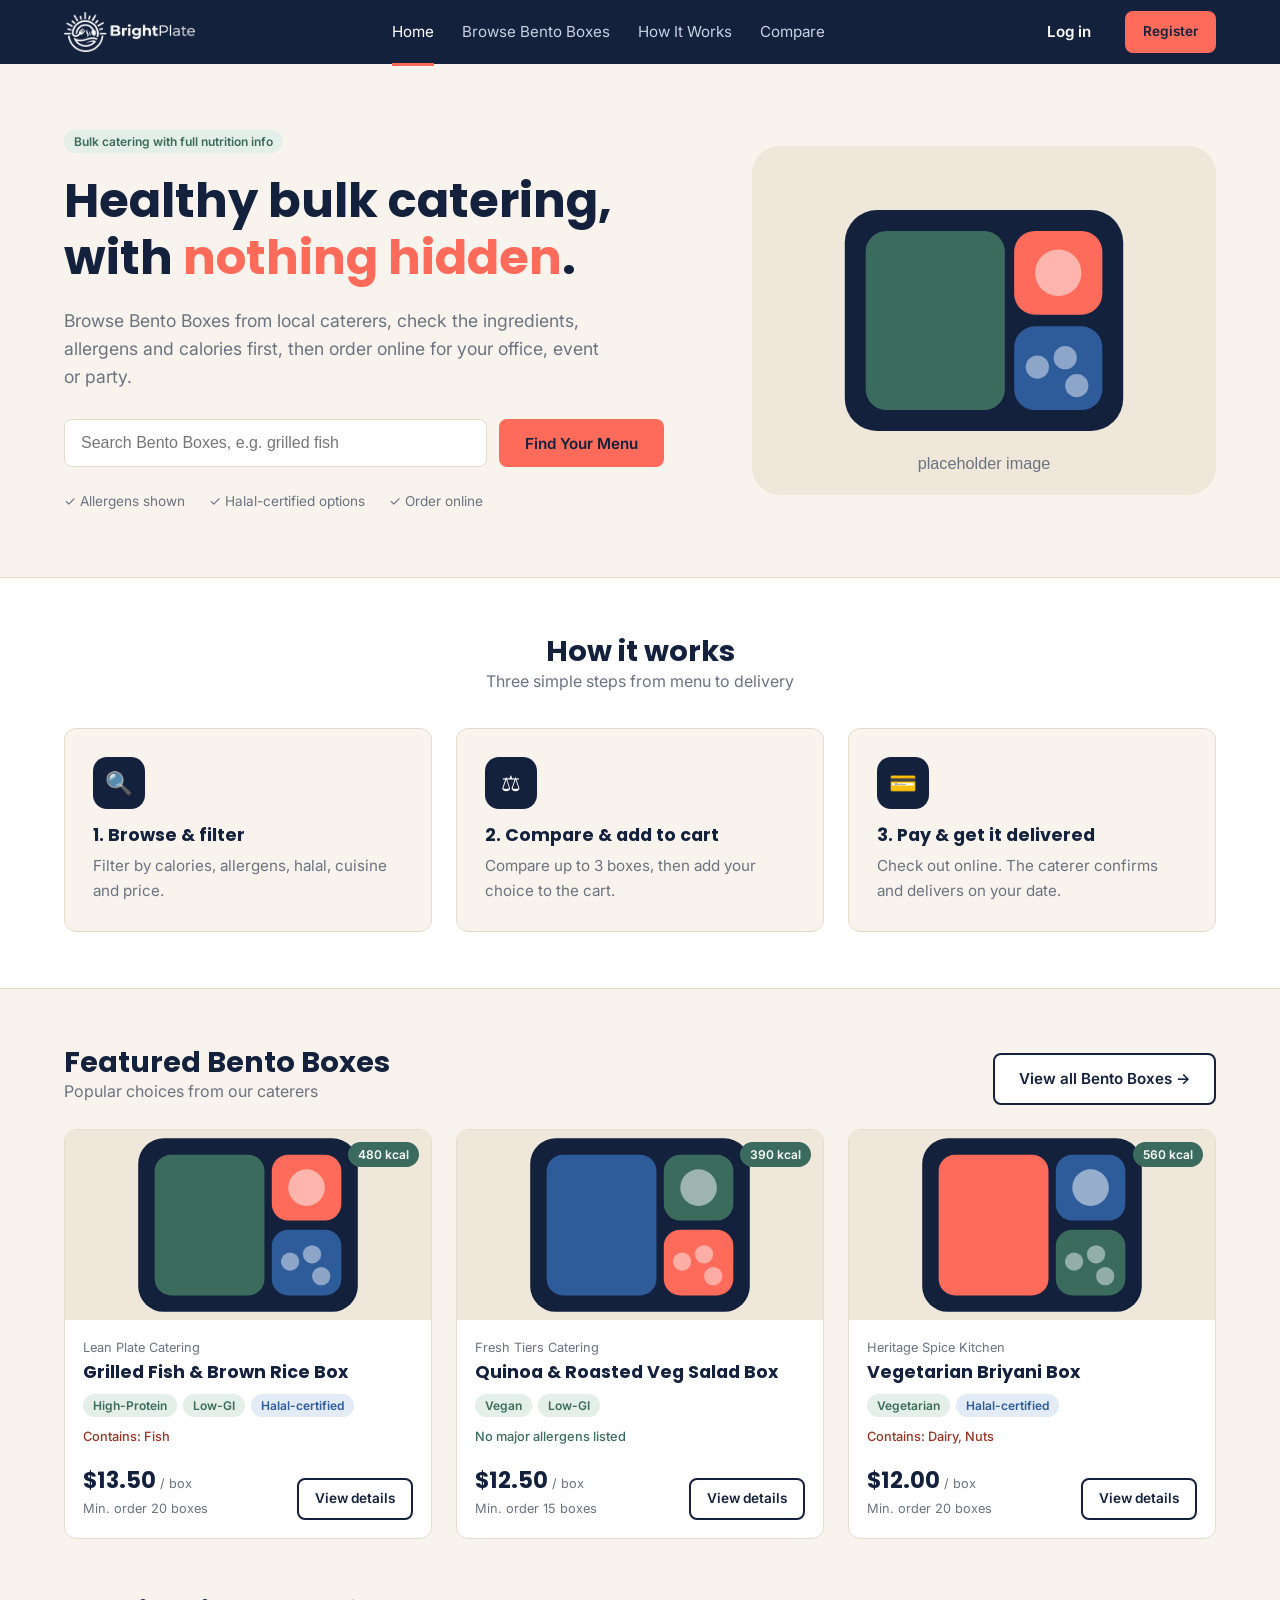
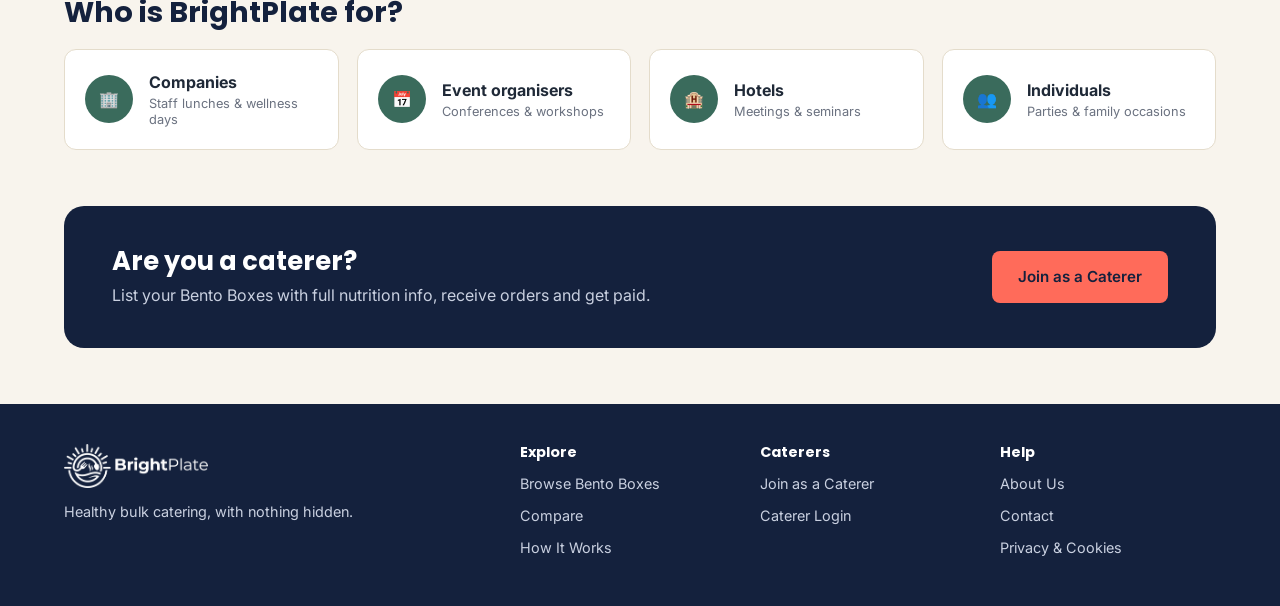
==== commit adc58737: "edited style.css name" ====
--- a/index.html
+++ b/index.html
@@ -11,7 +11,7 @@
   <link rel="manifest" href="images/favicon/site.webmanifest"> <!-- app name and icons for Android phones -->
   <link rel="preconnect" href="https://fonts.googleapis.com"> <!-- speeds up loading of the Google font -->
   <link href="https://fonts.googleapis.com/css2?family=Inter:wght@400;500;600&family=Poppins:wght@600;700&display=swap" rel="stylesheet"> <!-- loads the Poppins and Inter fonts (needs internet) -->
-  <link rel="stylesheet" href="styles.css"> <!-- connects our CSS file to this page -->
+  <link rel="stylesheet" href="css/style.css"> <!-- connects our CSS file to this page -->
 </head> <!-- end of head -->
 <body> <!-- body holds everything that is shown on the page -->
 
--- a/css/style.css
+++ b/css/style.css
@@ -0,0 +1,765 @@
+/* ============================================================ */ /* BrightPlate - style.css (Home, Browse and Detail pages)      */
+/* ============================================================ */ /* every line below has a comment explaining what it does       */
+
+/* ---------- 1. COLOURS AND SETTINGS (variables) ---------- */ /* variables let us change a colour in ONE place */
+:root { /* :root = the whole page; variables created here can be used anywhere */
+  --midnight: #14213D; /* Midnight Blue: main dark colour (header, footer, headings) */
+  --cream: #F8F4ED; /* Warm Cream: page background */
+  --cream-dark: #EFE8DA; /* a slightly darker cream for image backgrounds */
+  --coral: #FF6B5A; /* Vibrant Coral: main buttons */
+  --slate: #2E5B9A; /* Slate Blue: links and the halal tag */
+  --sage: #3A6B5C; /* Deep Sage: healthy tags and the nutrition card */
+  --charcoal: #1F2937; /* Charcoal: normal text */
+  --grey: #6B7280; /* grey: small and secondary text */
+  --line: #E4DCCB; /* light border colour */
+  --white: #FFFFFF; /* white: cards */
+  --radius: 12px; /* how round the corners of cards are */
+} /* end of variables */
+
+/* ---------- 2. RESET AND BASIC STYLES ---------- */ /* start every browser from the same point */
+* { /* * = every element on the page */
+  margin: 0; /* removes the browser's default outside space */
+  padding: 0; /* removes the browser's default inside space */
+  box-sizing: border-box; /* padding and border stay INSIDE the width we set */
+} /* end of reset */
+
+body { /* body = the whole visible page */
+  font-family: "Inter", Arial, sans-serif; /* Inter font; Arial is the backup if it does not load */
+  background-color: var(--cream); /* page background colour from the variable */
+  color: var(--charcoal); /* normal text colour */
+  line-height: 1.6; /* space between lines of text */
+} /* end of body */
+
+h1, h2, h3, h4 { /* all headings */
+  font-family: "Poppins", Arial, sans-serif; /* Poppins font for headings */
+  color: var(--midnight); /* dark blue headings */
+  line-height: 1.2; /* tighter line spacing for headings */
+} /* end of headings */
+
+h1 { font-size: 2.4rem; } /* biggest heading: 2.4 times the normal size */
+h2 { font-size: 1.6rem; } /* section headings */
+h3 { font-size: 1.1rem; } /* card headings */
+
+a { /* all links */
+  color: var(--slate); /* blue links */
+  text-decoration: none; /* removes the underline */
+} /* end of links */
+
+a:hover { /* when the mouse is over a link */
+  text-decoration: underline; /* show the underline again */
+} /* end of link hover */
+
+img { /* all pictures */
+  max-width: 100%; /* a picture can never be wider than its box */
+  display: block; /* removes the small gap under pictures */
+} /* end of pictures */
+
+ul { /* all lists */
+  list-style: none; /* removes the bullet points */
+} /* end of lists */
+
+.container { /* class used to centre the content */
+  max-width: 1200px; /* content is never wider than 1200px */
+  margin: 0 auto; /* auto left and right margins centre the box */
+  padding: 0 24px; /* space at the left and right edges */
+} /* end of container */
+
+/* ---------- 3. BUTTONS AND TAGS (used on every page) ---------- */ /* reusable small parts */
+.btn { /* base style shared by every button */
+  display: inline-block; /* lets links behave like buttons (size, padding) */
+  padding: 12px 24px; /* space inside the button: top/bottom 12px, left/right 24px */
+  border-radius: 8px; /* rounded corners */
+  font-family: "Inter", Arial, sans-serif; /* buttons do not copy the page font by default, so we set it */
+  font-size: 0.95rem; /* slightly smaller than normal text */
+  font-weight: 600; /* semi-bold text */
+  border: 2px solid transparent; /* invisible border so all buttons are the same size */
+  cursor: pointer; /* hand cursor when hovering */
+  text-align: center; /* centre the text */
+  white-space: nowrap; /* keeps the button text on one line */
+} /* end of .btn */
+
+.btn:hover { /* mouse over any button */
+  text-decoration: none; /* no underline on link buttons */
+  opacity: 0.9; /* slightly see-through to show a hover effect */
+} /* end of .btn:hover */
+
+.btn-primary { /* coral button for the main action */
+  background-color: var(--coral); /* coral background */
+  color: var(--midnight); /* dark text (white on coral is hard to read) */
+} /* end of .btn-primary */
+
+.btn-outline { /* button with only an outline */
+  background-color: var(--white); /* white background */
+  border-color: var(--midnight); /* dark blue outline */
+  color: var(--midnight); /* dark blue text */
+} /* end of .btn-outline */
+
+.btn-text { /* looks like plain text (used for Log in) */
+  background: none; /* no background */
+  color: var(--white); /* white text because it sits on the dark header */
+} /* end of .btn-text */
+
+.btn-small { /* smaller version of any button */
+  padding: 8px 16px; /* less space inside */
+  font-size: 0.85rem; /* smaller text */
+} /* end of .btn-small */
+
+.btn-block { /* button that fills the full width */
+  display: block; /* takes the whole line */
+  width: 100%; /* 100% of the parent's width */
+} /* end of .btn-block */
+
+.tag { /* small rounded label (Vegan, Fish, etc.) */
+  display: inline-block; /* sits in a line but can have padding */
+  padding: 2px 10px; /* space inside the label */
+  border-radius: 20px; /* very round = pill shape */
+  font-size: 0.75rem; /* small text */
+  font-weight: 600; /* semi-bold text */
+} /* end of .tag */
+
+.tag-green { background-color: #E4EFE9; color: var(--sage); } /* green tag: light green background, sage text */
+.tag-blue { background-color: #E3EBF6; color: var(--slate); } /* blue tag: used for Halal-certified */
+.tag-coral { background-color: #FFE4E0; color: #9A3324; } /* coral tag: used for allergens the box CONTAINS */
+.tag-grey { background-color: #ECEAE4; color: #4B5563; } /* grey tag: used for cuisine */
+
+.section-title { /* heading used for each section */
+  font-size: 1.8rem; /* a little bigger than a normal h2 */
+} /* end of .section-title */
+
+.section-sub { /* small grey text under a section heading */
+  color: var(--grey); /* grey colour */
+} /* end of .section-sub */
+
+.highlight { /* used on "nothing hidden" in the hero heading */
+  color: var(--coral); /* coral coloured words */
+} /* end of .highlight */
+
+.note { /* very small grey note */
+  font-size: 0.8rem; /* small text */
+  color: var(--grey); /* grey colour */
+} /* end of .note */
+
+/* ---------- 4. HEADER AND NAVIGATION ---------- */ /* the dark bar at the top of every page */
+.site-header { /* the header bar */
+  background-color: var(--midnight); /* dark blue background */
+  position: sticky; /* header stays at the top while scrolling */
+  top: 0; /* sticks to the very top edge */
+  z-index: 10; /* keeps the header above other content */
+} /* end of .site-header */
+
+.navbar { /* the row inside the header */
+  display: flex; /* flexbox puts the items in one row */
+  align-items: center; /* centres the items vertically */
+  justify-content: space-between; /* pushes logo left, buttons right */
+  height: 64px; /* height of the bar */
+} /* end of .navbar */
+
+.logo { /* logo link (picture + name) */
+  display: flex; /* picture and name side by side */
+  align-items: center; /* centred vertically */
+  gap: 10px; /* space between the picture and the name */
+  color: var(--white); /* white text */
+  font-family: "Poppins", Arial, sans-serif; /* Poppins font */
+  font-weight: 700; /* bold text */
+  font-size: 1.2rem; /* a little bigger text */
+} /* end of .logo */
+
+.logo:hover { text-decoration: none; } /* no underline on the logo when hovering */
+.logo img { height: 40px; width: auto; } /* logo is 40px tall; width follows automatically so it is never stretched */
+
+.nav-links { /* the list of menu links */
+  display: flex; /* links in one row */
+  gap: 28px; /* space between the links */
+} /* end of .nav-links */
+
+.nav-links a { /* each menu link */
+  color: #C9D0E0; /* soft light colour */
+  font-size: 0.95rem; /* normal-small text */
+  padding: 22px 0; /* makes the clickable area taller */
+  border-bottom: 3px solid transparent; /* invisible line under the link */
+} /* end of .nav-links a */
+
+.nav-links a:hover, .nav-links a.active { /* hover or current page */
+  color: var(--white); /* brighter text */
+  border-bottom-color: var(--coral); /* coral line appears under the link */
+  text-decoration: none; /* no underline */
+} /* end of hover and active */
+
+.nav-buttons { /* Log in and Register */
+  display: flex; /* in one row */
+  align-items: center; /* centred vertically */
+  gap: 8px; /* space between the buttons */
+} /* end of .nav-buttons */
+
+/* ---------- 5. HOME PAGE ---------- */ /* styles used mainly by index.html */
+.hero { /* the big welcome section */
+  display: flex; /* text and picture side by side */
+  align-items: center; /* centred vertically */
+  gap: 60px; /* space between text and picture */
+  padding-top: 64px; /* space above */
+  padding-bottom: 64px; /* space below */
+} /* end of .hero */
+
+.hero-text { flex: 1.15; } /* text column is a bit wider than the picture column */
+.hero-text h1 { font-size: 3rem; margin: 18px 0 20px; } /* bigger heading with space above and below */
+.hero-text p { color: var(--grey); font-size: 1.1rem; max-width: 540px; margin-bottom: 28px; } /* grey intro paragraph */
+
+.hero-search { /* search form in the hero */
+  display: flex; /* input and button in one row */
+  gap: 12px; /* space between them */
+  max-width: 600px; /* does not grow wider than 600px */
+} /* end of .hero-search */
+
+.hero-search input { /* the search box */
+  flex: 1; /* takes all the leftover width */
+  padding: 14px 16px; /* space inside the box */
+  border: 1px solid var(--line); /* thin light border */
+  border-radius: 8px; /* rounded corners */
+  font-size: 1rem; /* normal text size */
+} /* end of search box */
+
+.hero-checks { /* the three small selling points */
+  display: flex; /* in one row */
+  gap: 24px; /* space between points */
+  margin-top: 24px; /* space above the row */
+  font-size: 0.85rem; /* small text */
+  color: var(--grey); /* grey text */
+} /* end of .hero-checks */
+
+.hero-image { /* box around the hero picture */
+  flex: 0.85; /* a bit narrower than the text column */
+  background-color: var(--cream-dark); /* darker cream background */
+  border-radius: 28px; /* very round corners */
+  overflow: hidden; /* hides anything that goes outside the rounded corners */
+} /* end of .hero-image */
+
+.how-it-works { /* the How it works section */
+  background-color: var(--white); /* white band across the page */
+  border-top: 1px solid var(--line); /* thin line on top */
+  border-bottom: 1px solid var(--line); /* thin line at the bottom */
+  padding: 56px 0; /* space above and below */
+  text-align: center; /* centre the headings */
+} /* end of .how-it-works */
+
+.steps { /* row of three cards */
+  display: grid; /* grid layout */
+  grid-template-columns: repeat(3, 1fr); /* 3 equal columns */
+  gap: 24px; /* space between the cards */
+  margin-top: 34px; /* space above the cards */
+  text-align: left; /* text inside cards is left-aligned */
+} /* end of .steps */
+
+.step-card { /* one step card */
+  background-color: var(--cream); /* cream background */
+  border: 1px solid var(--line); /* thin border */
+  border-radius: var(--radius); /* rounded corners from the variable */
+  padding: 28px; /* space inside the card */
+} /* end of .step-card */
+
+.step-icon { /* round icon at the top of the card */
+  width: 52px; /* width of the circle */
+  height: 52px; /* same height = a circle */
+  border-radius: 14px; /* rounded square */
+  background-color: var(--midnight); /* dark blue background */
+  display: flex; /* lets us centre the icon */
+  align-items: center; /* centred vertically */
+  justify-content: center; /* centred horizontally */
+  font-size: 1.4rem; /* size of the emoji icon */
+  color: var(--white); /* white so symbol icons show on the dark background */
+  margin-bottom: 16px; /* space below the icon */
+} /* end of .step-icon */
+
+.step-card p { color: var(--grey); font-size: 0.95rem; margin-top: 8px; } /* grey description text */
+
+.featured { padding-top: 56px; } /* space above the featured section */
+
+.section-header { /* heading on the left, button on the right */
+  display: flex; /* in one row */
+  justify-content: space-between; /* heading left, button right */
+  align-items: flex-end; /* line them up at the bottom */
+  margin-bottom: 24px; /* space below the row */
+} /* end of .section-header */
+
+.audience { padding-top: 56px; } /* space above the audience section */
+
+.audience-grid { /* four small cards */
+  display: grid; /* grid layout */
+  grid-template-columns: repeat(4, 1fr); /* 4 equal columns */
+  gap: 18px; /* space between the cards */
+  margin-top: 20px; /* space above the cards */
+} /* end of .audience-grid */
+
+.audience-card { /* one small card */
+  display: flex; /* icon and text side by side */
+  align-items: center; /* centred vertically */
+  gap: 16px; /* space between icon and text */
+  background-color: var(--white); /* white background */
+  border: 1px solid var(--line); /* thin border */
+  border-radius: var(--radius); /* rounded corners */
+  padding: 20px; /* space inside the card */
+} /* end of .audience-card */
+
+.audience-card p { color: var(--grey); font-size: 0.8rem; line-height: 1.3; } /* small grey description */
+
+.audience-icon { /* round icon */
+  width: 48px; /* width of the circle */
+  height: 48px; /* same height = a circle */
+  border-radius: 50%; /* 50% radius makes a perfect circle */
+  background-color: var(--sage); /* green background */
+  display: flex; /* lets us centre the icon */
+  align-items: center; /* centred vertically */
+  justify-content: center; /* centred horizontally */
+  flex-shrink: 0; /* circle never gets squashed */
+} /* end of .audience-icon */
+
+.cta { padding-top: 56px; padding-bottom: 56px; } /* space above and below the banner */
+
+.cta-banner { /* dark banner for caterers */
+  display: flex; /* text left, button right */
+  justify-content: space-between; /* pushes them to opposite sides */
+  align-items: center; /* centred vertically */
+  background-color: var(--midnight); /* dark blue background */
+  border-radius: 20px; /* rounded corners */
+  padding: 40px 48px; /* space inside the banner */
+} /* end of .cta-banner */
+
+.cta-banner h2 { color: var(--white); margin-bottom: 6px; } /* white heading with a little space below */
+.cta-banner p { color: #C9D0E0; } /* soft light text */
+
+/* ---------- 6. BOX CARDS (used on Home and Browse pages) ---------- */ /* one card per Bento Box */
+.box-grid { /* grid that holds the cards */
+  display: grid; /* grid layout */
+  grid-template-columns: repeat(3, 1fr); /* 3 equal columns */
+  gap: 24px; /* space between the cards */
+} /* end of .box-grid */
+
+.box-card { /* one Bento Box card */
+  background-color: var(--white); /* white background */
+  border: 1px solid var(--line); /* thin border */
+  border-radius: var(--radius); /* rounded corners */
+  overflow: hidden; /* picture does not go outside the rounded corners */
+  display: flex; /* lets the body stretch to fill the card */
+  flex-direction: column; /* picture on top, text below */
+  transition: transform 0.2s, box-shadow 0.2s; /* smooth hover animation */
+} /* end of .box-card */
+
+.box-card:hover { /* mouse over a card */
+  transform: translateY(-4px); /* card lifts up a little */
+  box-shadow: 0 8px 20px rgba(20, 33, 61, 0.12); /* soft shadow appears */
+} /* end of card hover */
+
+.box-image { /* frame around the card picture */
+  position: relative; /* lets the badge and tick box sit on top of the picture */
+  background-color: var(--cream-dark); /* background while the picture loads */
+} /* end of .box-image */
+
+.box-image img { /* the card picture */
+  width: 100%; /* fills the card width */
+  height: 190px; /* fixed height so all cards match */
+  object-fit: cover; /* crops the picture instead of stretching it */
+} /* end of card picture */
+
+.kcal-badge { /* green calorie badge */
+  position: absolute; /* placed on top of the picture */
+  top: 12px; /* 12px from the top edge */
+  right: 12px; /* 12px from the right edge */
+  background-color: var(--sage); /* green background */
+  color: var(--white); /* white text */
+  font-size: 0.75rem; /* small text */
+  font-weight: 600; /* semi-bold text */
+  padding: 3px 10px; /* space inside the badge */
+  border-radius: 20px; /* pill shape */
+} /* end of .kcal-badge */
+
+.box-body { /* text part of the card */
+  padding: 18px; /* space inside */
+  display: flex; /* lets us push the footer to the bottom */
+  flex-direction: column; /* items stacked from top to bottom */
+  flex: 1; /* body fills the rest of the card height */
+} /* end of .box-body */
+
+.box-caterer { font-size: 0.8rem; color: var(--grey); } /* small grey caterer name */
+.box-name { margin: 4px 0 10px; } /* space above and below the box name */
+.box-name a { color: var(--midnight); } /* box name is dark blue, not link blue */
+
+.box-tags { /* row of tags */
+  display: flex; /* in one row */
+  flex-wrap: wrap; /* goes to the next line if there is no room */
+  gap: 6px; /* space between the tags */
+} /* end of .box-tags */
+
+.box-allergen { /* "Contains: ..." line */
+  font-size: 0.8rem; /* small text */
+  font-weight: 500; /* medium weight */
+  color: #9A3324; /* dark coral: a warning colour */
+  margin-top: 10px; /* space above */
+} /* end of .box-allergen */
+
+.box-allergen-none { color: var(--sage); } /* green when there are no allergens */
+
+.box-footer { /* price on the left, button on the right */
+  display: flex; /* in one row */
+  justify-content: space-between; /* pushes them to opposite sides */
+  align-items: flex-end; /* line them up at the bottom */
+  margin-top: auto; /* pushes the footer to the bottom of the card */
+  padding-top: 16px; /* space above */
+} /* end of .box-footer */
+
+.box-price { /* price number */
+  font-family: "Poppins", Arial, sans-serif; /* Poppins font */
+  font-size: 1.4rem; /* big number */
+  font-weight: 700; /* bold */
+  color: var(--midnight); /* dark blue */
+} /* end of .box-price */
+
+.box-unit { font-size: 0.8rem; color: var(--grey); } /* small "/ box" text */
+.box-moq { font-size: 0.8rem; color: var(--grey); } /* small minimum-order text */
+
+/* ---------- 7. BROWSE PAGE ---------- */ /* styles used mainly by browse.html */
+.breadcrumb { /* "Home / Browse" line */
+  font-size: 0.85rem; /* small text */
+  color: var(--grey); /* grey text */
+  padding: 20px 0 12px; /* space above and below */
+} /* end of .breadcrumb */
+
+.browse-top { /* title on the left, tools on the right */
+  display: flex; /* in one row */
+  justify-content: space-between; /* pushes them to opposite sides */
+  align-items: flex-end; /* line them up at the bottom */
+  margin-bottom: 22px; /* space below */
+} /* end of .browse-top */
+
+.browse-tools { /* search box and sort menu */
+  display: flex; /* in one row */
+  gap: 12px; /* space between them */
+} /* end of .browse-tools */
+
+.browse-tools input, .browse-tools select, .filters select, .form-field input, .form-field select { /* all inputs and menus share one look */
+  padding: 10px 14px; /* space inside */
+  border: 1px solid var(--line); /* thin border */
+  border-radius: 8px; /* rounded corners */
+  background-color: var(--white); /* white background */
+  font-family: "Inter", Arial, sans-serif; /* use the page font */
+  font-size: 0.9rem; /* normal-small text */
+} /* end of shared input style */
+
+.browse-tools input { width: 220px; } /* search box width */
+.browse-tools select { width: 250px; } /* sort menu width (wide enough for the text) */
+
+.browse-layout { /* two columns */
+  display: flex; /* side by side */
+  align-items: flex-start; /* both columns start at the top */
+  gap: 28px; /* space between columns */
+  padding-bottom: 56px; /* space below the layout */
+} /* end of .browse-layout */
+
+.filters { /* the filter panel */
+  width: 290px; /* fixed width */
+  flex-shrink: 0; /* panel never gets squashed */
+  background-color: var(--white); /* white background */
+  border: 1px solid var(--line); /* thin border */
+  border-radius: var(--radius); /* rounded corners */
+  padding: 24px; /* space inside */
+} /* end of .filters */
+
+.filters-header { /* "Filters" and "Clear all" */
+  display: flex; /* in one row */
+  justify-content: space-between; /* opposite sides */
+  align-items: center; /* centred vertically */
+  margin-bottom: 14px; /* space below */
+} /* end of .filters-header */
+
+.link-button { /* a button that looks like a link */
+  background: none; /* no background */
+  border: none; /* no border */
+  color: var(--slate); /* blue text */
+  font-weight: 600; /* semi-bold */
+  font-size: 0.85rem; /* small text */
+  cursor: pointer; /* hand cursor */
+} /* end of .link-button */
+
+.filter-group { /* one group of filters */
+  border: none; /* removes the default fieldset border */
+  border-top: 1px solid var(--line); /* thin line above each group */
+  padding: 16px 0 6px; /* space inside the group */
+} /* end of .filter-group */
+
+.filter-group legend { /* title of each group */
+  font-weight: 600; /* semi-bold */
+  color: var(--midnight); /* dark blue */
+  font-size: 0.9rem; /* normal-small text */
+  padding-right: 8px; /* small space so the line does not touch the text */
+} /* end of legend */
+
+.filter-group label { /* each checkbox row */
+  display: block; /* one per line */
+  font-size: 0.9rem; /* normal-small text */
+  margin-bottom: 8px; /* space between rows */
+  cursor: pointer; /* hand cursor */
+} /* end of checkbox rows */
+
+.filter-group input[type="checkbox"] { /* the tick boxes */
+  accent-color: var(--sage); /* green tick colour */
+  margin-right: 8px; /* space between box and text */
+} /* end of tick boxes */
+
+.filter-note { font-size: 0.8rem; color: var(--grey); margin-bottom: 8px; } /* small grey explanation line */
+
+.range-row { /* two number boxes with "to" between */
+  display: flex; /* in one row */
+  align-items: center; /* centred vertically */
+  gap: 10px; /* space between items */
+} /* end of .range-row */
+
+.range-row input { /* each number box */
+  width: 100%; /* shares the row equally */
+  padding: 8px 10px; /* space inside */
+  border: 1px solid var(--line); /* thin border */
+  border-radius: 8px; /* rounded corners */
+} /* end of number boxes */
+
+.filters select { width: 100%; margin-bottom: 8px; } /* caterer menu fills the panel width */
+.filters .btn-block { margin-top: 18px; } /* space above the Apply button */
+
+.results { flex: 1; } /* results column takes all the leftover width */
+
+.compare-bar { /* dark bar above the boxes */
+  display: flex; /* message left, button right */
+  justify-content: space-between; /* opposite sides */
+  align-items: center; /* centred vertically */
+  background-color: var(--midnight); /* dark blue background */
+  color: var(--white); /* white text */
+  border-radius: var(--radius); /* rounded corners */
+  padding: 16px 24px; /* space inside */
+  margin-bottom: 22px; /* space below the bar */
+} /* end of .compare-bar */
+
+.compare-bar span { color: #B8C0D2; font-weight: 400; } /* "(you can compare up to 3)" in softer colour */
+
+.compare-check { /* "Compare" tick box on the picture */
+  position: absolute; /* placed on top of the picture */
+  top: 12px; /* 12px from the top edge */
+  left: 12px; /* 12px from the left edge */
+  background-color: var(--white); /* white background */
+  font-size: 0.75rem; /* small text */
+  font-weight: 600; /* semi-bold */
+  padding: 3px 10px; /* space inside */
+  border-radius: 6px; /* rounded corners */
+  cursor: pointer; /* hand cursor */
+} /* end of .compare-check */
+
+.compare-check input { accent-color: var(--sage); margin-right: 4px; } /* green tick with a small gap */
+
+.pagination { /* page numbers */
+  display: flex; /* in one row */
+  justify-content: center; /* centred on the page */
+  gap: 8px; /* space between numbers */
+  margin-top: 30px; /* space above */
+} /* end of .pagination */
+
+.pagination a { /* each page number */
+  padding: 8px 14px; /* space inside */
+  border: 1px solid var(--line); /* thin border */
+  border-radius: 8px; /* rounded corners */
+  background-color: var(--white); /* white background */
+  color: var(--midnight); /* dark text */
+} /* end of page numbers */
+
+.pagination a.current { /* the page we are on */
+  background-color: var(--midnight); /* dark background */
+  color: var(--white); /* white text */
+} /* end of current page */
+
+/* ---------- 8. DETAIL PAGE ---------- */ /* styles used mainly by detail.html */
+.detail-top { /* pictures left, information right */
+  display: flex; /* side by side */
+  gap: 44px; /* space between the columns */
+  margin-top: 10px; /* small space above */
+} /* end of .detail-top */
+
+.detail-gallery { width: 560px; flex-shrink: 0; } /* left column has a fixed width */
+
+.main-image { /* the big picture */
+  width: 100%; /* fills the column */
+  height: 430px; /* fixed height */
+  object-fit: cover; /* crops instead of stretching */
+  border-radius: 20px; /* rounded corners */
+} /* end of .main-image */
+
+.thumbs { /* row of small pictures */
+  display: flex; /* in one row */
+  gap: 14px; /* space between thumbnails */
+  margin-top: 14px; /* space above the row */
+} /* end of .thumbs */
+
+.thumb { /* each small picture */
+  width: 128px; /* width */
+  height: 96px; /* height */
+  object-fit: cover; /* crops instead of stretching */
+  border-radius: 10px; /* rounded corners */
+  border: 2px solid transparent; /* invisible border (becomes coral when selected) */
+  cursor: pointer; /* hand cursor */
+} /* end of .thumb */
+
+.thumb.selected { border-color: var(--coral); } /* coral border on the selected thumbnail */
+
+.detail-info { flex: 1; } /* right column takes the leftover width */
+.detail-info h1 { margin: 12px 0 8px; font-size: 2.2rem; } /* space around the box name */
+.detail-caterer { color: var(--grey); margin-bottom: 14px; } /* grey "by ..." line */
+.detail-description { color: var(--grey); max-width: 560px; margin-bottom: 20px; } /* grey description text */
+
+.detail-price { /* big price */
+  font-family: "Poppins", Arial, sans-serif; /* Poppins font */
+  font-size: 2.2rem; /* very big number */
+  font-weight: 600; /* semi-bold */
+  color: var(--midnight); /* dark blue */
+} /* end of .detail-price */
+
+.detail-price span { font-size: 0.95rem; font-weight: 400; color: var(--grey); font-family: "Inter", Arial, sans-serif; } /* small "per box" text */
+
+.order-box { /* white box around the order form */
+  background-color: var(--white); /* white background */
+  border: 1px solid var(--line); /* thin border */
+  border-radius: var(--radius); /* rounded corners */
+  padding: 22px; /* space inside */
+  margin-top: 20px; /* space above */
+} /* end of .order-box */
+
+.order-row { display: flex; gap: 16px; } /* two fields side by side */
+.form-field { flex: 1; } /* each field shares the row equally */
+.form-field label { display: block; font-size: 0.8rem; font-weight: 600; color: var(--midnight); margin-bottom: 4px; } /* label above the input */
+.form-field input { width: 100%; } /* inputs fill their field */
+
+.order-subtotal { /* subtotal line */
+  display: flex; /* text left, number right */
+  justify-content: space-between; /* opposite sides */
+  align-items: center; /* centred vertically */
+  margin: 18px 0 16px; /* space above and below */
+  padding-top: 16px; /* space inside, above the text */
+  border-top: 1px dashed var(--line); /* dashed line above */
+  color: var(--grey); /* grey label text */
+} /* end of .order-subtotal */
+
+.order-subtotal strong { font-family: "Poppins", Arial, sans-serif; font-size: 1.3rem; color: var(--midnight); } /* big dark subtotal number */
+
+.order-buttons { display: flex; gap: 12px; } /* two buttons side by side */
+.order-buttons .btn:first-child { flex: 1.4; } /* Add to Cart is a bit wider */
+.order-buttons .btn:last-child { flex: 1; } /* Compare is a bit narrower */
+
+.detail-bottom { /* nutrition left, other cards right */
+  display: flex; /* side by side */
+  align-items: flex-start; /* both columns start at the top */
+  gap: 28px; /* space between columns */
+  margin-top: 44px; /* space above */
+  padding-bottom: 56px; /* space below */
+} /* end of .detail-bottom */
+
+.nutrition-card { /* green nutrition card */
+  width: 430px; /* fixed width */
+  flex-shrink: 0; /* never squashed */
+  background-color: #E4EFE9; /* light green background */
+  border: 1px solid #CFE0D7; /* light green border */
+  border-radius: var(--radius); /* rounded corners */
+  padding: 26px; /* space inside */
+} /* end of .nutrition-card */
+
+.nutrition-card h2 { font-size: 0.85rem; text-transform: uppercase; letter-spacing: 0.08em; color: var(--sage); } /* small capital heading */
+
+.nutrition-kcal { font-family: "Poppins", Arial, sans-serif; font-size: 3rem; font-weight: 700; color: var(--sage); margin-bottom: 8px; } /* very big calorie number */
+.nutrition-kcal span { font-size: 1.1rem; } /* smaller "kcal" word */
+
+.nutri-row { display: flex; justify-content: space-between; font-size: 0.9rem; margin-top: 12px; } /* name left, amount right */
+
+.nutrition-card progress { /* the bars */
+  width: 100%; /* full width */
+  height: 8px; /* thin bar */
+  accent-color: var(--sage); /* green bar colour */
+} /* end of bars */
+
+.nutrition-card .note { margin-top: 14px; } /* space above the "Sample data" note */
+
+.detail-right { /* right column */
+  flex: 1; /* takes the leftover width */
+  display: flex; /* stack the cards */
+  flex-direction: column; /* from top to bottom */
+  gap: 22px; /* space between cards */
+} /* end of .detail-right */
+
+.info-card, .caterer-card { /* white cards */
+  background-color: var(--white); /* white background */
+  border: 1px solid var(--line); /* thin border */
+  border-radius: var(--radius); /* rounded corners */
+  padding: 24px; /* space inside */
+} /* end of white cards */
+
+.info-card h2 { font-size: 1.2rem; margin-bottom: 12px; } /* card heading */
+
+.info-list { /* Contains / Does not contain / Dietary information */
+  display: grid; /* grid layout */
+  grid-template-columns: 150px 1fr; /* label column 150px, value column fills the rest */
+  gap: 12px 10px; /* row gap 12px, column gap 10px */
+  align-items: center; /* centred vertically */
+  margin-top: 18px; /* space above */
+  padding-top: 16px; /* space inside, above the first row */
+  border-top: 1px solid var(--line); /* thin line above */
+} /* end of .info-list */
+
+.info-list dt { font-weight: 600; font-size: 0.85rem; color: var(--midnight); } /* label text */
+.info-list dd { display: flex; flex-wrap: wrap; gap: 6px; } /* tags in a wrapping row */
+
+.caterer-card { /* caterer card layout */
+  display: flex; /* avatar, text and button in one row */
+  align-items: center; /* centred vertically */
+  gap: 18px; /* space between items */
+} /* end of caterer card layout */
+
+.caterer-card > div:nth-child(2) { flex: 1; } /* the text column pushes the button to the right */
+
+.avatar { /* round placeholder for a logo */
+  width: 58px; /* width */
+  height: 58px; /* same height = a circle */
+  border-radius: 50%; /* makes it a circle */
+  background-color: var(--sage); /* green background */
+  color: var(--white); /* white initials */
+  font-weight: 700; /* bold */
+  display: flex; /* lets us centre the initials */
+  align-items: center; /* centred vertically */
+  justify-content: center; /* centred horizontally */
+} /* end of .avatar */
+
+.notice { /* yellow notice box */
+  background-color: #FFF8E1; /* light yellow background */
+  border: 1px solid #F0E0A0; /* yellow border */
+  border-radius: 8px; /* rounded corners */
+  padding: 10px 14px; /* space inside */
+  font-size: 0.8rem; /* small text */
+  color: #6B5B00; /* dark yellow text */
+} /* end of .notice */
+
+/* ---------- 9. FOOTER ---------- */ /* the dark bar at the bottom of every page */
+.site-footer { /* the footer bar */
+  background-color: var(--midnight); /* dark blue background */
+  color: #C9D0E0; /* soft light text */
+  padding: 40px 0; /* space above and below */
+} /* end of .site-footer */
+
+.footer-grid { /* four columns */
+  display: grid; /* grid layout */
+  grid-template-columns: 2fr 1fr 1fr 1fr; /* first column twice as wide as the others */
+  gap: 24px; /* space between columns */
+} /* end of .footer-grid */
+
+.footer-logo { height: 44px; width: auto; margin-bottom: 12px; } /* logo in the footer: 44px tall, space below it */
+.site-footer h4 { color: var(--white); font-size: 0.9rem; margin-bottom: 10px; } /* white column headings */
+.site-footer li { margin-bottom: 6px; } /* space between links */
+.site-footer a { color: #C9D0E0; font-size: 0.9rem; } /* soft light links */
+.site-footer p { font-size: 0.9rem; } /* footer paragraph text */
+
+/* ---------- 10. SMALL SCREENS (phones and tablets) ---------- */ /* simple responsive rules */
+@media (max-width: 900px) { /* everything inside applies only when the screen is 900px wide or less */
+  .nav-links { display: none; } /* hides the menu links to save space (a menu button can be added later) */
+  .hero, .detail-top, .detail-bottom, .browse-layout { flex-direction: column; } /* side-by-side columns become stacked */
+  .steps, .audience-grid, .box-grid, .footer-grid { grid-template-columns: 1fr; } /* grids become a single column */
+  .detail-gallery, .nutrition-card, .filters { width: 100%; } /* fixed widths become full width */
+  .browse-top, .section-header, .cta-banner { flex-direction: column; align-items: flex-start; gap: 16px; } /* rows become stacked */
+} /* end of small-screen rules */
